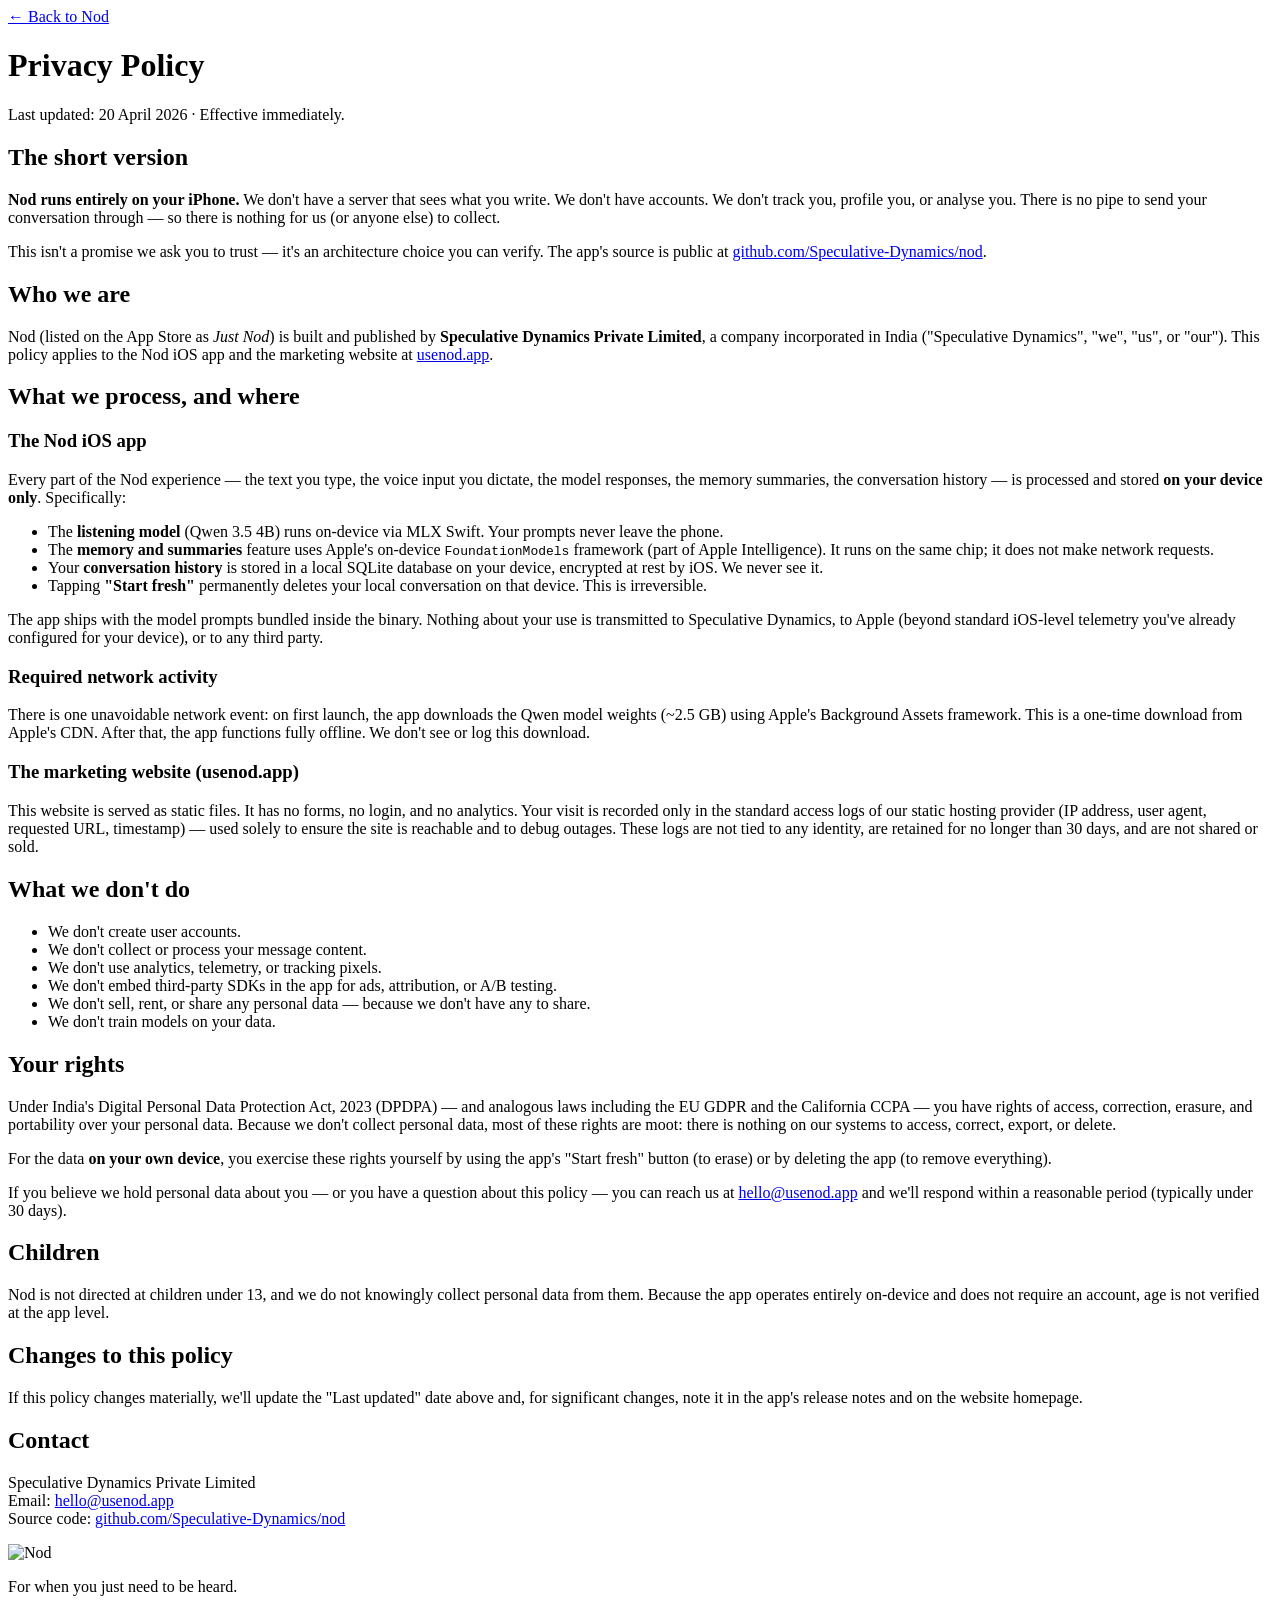
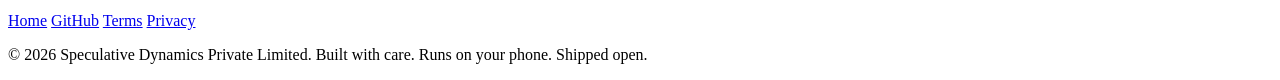
==== website/privacy/index.html @ 8a6d6167 "website: launch usenod.app marketing site Ships the full landing page for Nod: - Cinematic hero vide" ====
<!doctype html>
<html lang="en">
    <head>
        <meta charset="utf-8" />
        <meta
            name="viewport"
            content="width=device-width, initial-scale=1, viewport-fit=cover"
        />
        <meta name="theme-color" content="#F2E9D7" />
        <meta name="color-scheme" content="light dark" />
        <meta name="format-detection" content="telephone=no" />
        <meta name="robots" content="index, follow" />

        <title>Privacy Policy — Nod</title>
        <meta
            name="description"
            content="Nod's privacy policy. The app runs entirely on your iPhone — no servers, no accounts, no tracking. This page explains exactly what that means."
        />
        <link rel="canonical" href="https://usenod.app/privacy/" />

        <meta property="og:type" content="article" />
        <meta property="og:site_name" content="Nod" />
        <meta property="og:url" content="https://usenod.app/privacy/" />
        <meta property="og:title" content="Privacy Policy — Nod" />
        <meta
            property="og:description"
            content="Nod runs entirely on your iPhone. No servers, no accounts, no tracking."
        />
        <meta
            property="og:image"
            content="https://usenod.app/assets/og-image.jpg"
        />
        <meta name="twitter:card" content="summary_large_image" />
        <meta name="twitter:title" content="Privacy Policy — Nod" />
        <meta
            name="twitter:description"
            content="Nod runs entirely on your iPhone. No servers, no accounts, no tracking."
        />
        <meta
            name="twitter:image"
            content="https://usenod.app/assets/og-image.jpg"
        />

        <link rel="icon" href="/assets/favicon.ico" sizes="any" />
        <link
            rel="icon"
            type="image/png"
            sizes="16x16"
            href="/assets/icon-16.png"
        />
        <link
            rel="icon"
            type="image/png"
            sizes="32x32"
            href="/assets/icon-32.png"
        />
        <link
            rel="apple-touch-icon"
            sizes="180x180"
            href="/assets/icon-180.png"
        />
        <link rel="manifest" href="/manifest.webmanifest" />

        <link rel="preconnect" href="https://fonts.googleapis.com" />
        <link rel="preconnect" href="https://fonts.gstatic.com" crossorigin />
        <link
            href="https://fonts.googleapis.com/css2?family=Fraunces:ital,opsz,wght@0,9..144,300..600;1,9..144,300..500&family=Inter:wght@300;400;500;600&display=swap"
            rel="stylesheet"
        />

        <link rel="stylesheet" href="/styles.css" />
    </head>
    <body class="legal-page">
        <div class="noise" aria-hidden="true"></div>

        <div class="paper-sheet">
            <header class="page-header">
                <div class="container container--narrow">
                    <a href="/" class="back-link"
                        ><span aria-hidden="true">←</span> Back to Nod</a
                    >
                    <h1>Privacy Policy</h1>
                    <p class="meta">
                        Last updated: 20 April 2026 · Effective immediately.
                    </p>
                </div>
            </header>

            <main class="prose">
                <div class="container container--narrow">
                    <h2>The short version</h2>
                    <p>
                        <strong>Nod runs entirely on your iPhone.</strong> We
                        don't have a server that sees what you write. We don't
                        have accounts. We don't track you, profile you, or
                        analyse you. There is no pipe to send your conversation
                        through — so there is nothing for us (or anyone else) to
                        collect.
                    </p>

                    <div class="callout">
                        <p>
                            This isn't a promise we ask you to trust — it's an
                            architecture choice you can verify. The app's source
                            is public at
                            <a
                                href="https://github.com/Speculative-Dynamics/nod"
                                target="_blank"
                                rel="noopener"
                                >github.com/Speculative-Dynamics/nod</a
                            >.
                        </p>
                    </div>

                    <h2>Who we are</h2>
                    <p>
                        Nod (listed on the App Store as <em>Just Nod</em>) is
                        built and published by
                        <strong>Speculative Dynamics Private Limited</strong>, a
                        company incorporated in India ("Speculative Dynamics",
                        "we", "us", or "our"). This policy applies to the Nod
                        iOS app and the marketing website at
                        <a href="https://usenod.app">usenod.app</a>.
                    </p>

                    <h2>What we process, and where</h2>

                    <h3>The Nod iOS app</h3>
                    <p>
                        Every part of the Nod experience — the text you type,
                        the voice input you dictate, the model responses, the
                        memory summaries, the conversation history — is
                        processed and stored
                        <strong>on your device only</strong>. Specifically:
                    </p>
                    <ul>
                        <li>
                            The <strong>listening model</strong> (Qwen 3.5 4B)
                            runs on-device via MLX Swift. Your prompts never
                            leave the phone.
                        </li>
                        <li>
                            The <strong>memory and summaries</strong> feature
                            uses Apple's on-device
                            <code>FoundationModels</code> framework (part of
                            Apple Intelligence). It runs on the same chip; it
                            does not make network requests.
                        </li>
                        <li>
                            Your <strong>conversation history</strong> is stored
                            in a local SQLite database on your device, encrypted
                            at rest by iOS. We never see it.
                        </li>
                        <li>
                            Tapping <strong>"Start fresh"</strong> permanently
                            deletes your local conversation on that device. This
                            is irreversible.
                        </li>
                    </ul>
                    <p>
                        The app ships with the model prompts bundled inside the
                        binary. Nothing about your use is transmitted to
                        Speculative Dynamics, to Apple (beyond standard
                        iOS-level telemetry you've already configured for your
                        device), or to any third party.
                    </p>

                    <h3>Required network activity</h3>
                    <p>
                        There is one unavoidable network event: on first launch,
                        the app downloads the Qwen model weights (~2.5 GB) using
                        Apple's Background Assets framework. This is a one-time
                        download from Apple's CDN. After that, the app functions
                        fully offline. We don't see or log this download.
                    </p>

                    <h3>The marketing website (usenod.app)</h3>
                    <p>
                        This website is served as static files. It has no forms,
                        no login, and no analytics. Your visit is recorded only
                        in the standard access logs of our static hosting
                        provider (IP address, user agent, requested URL,
                        timestamp) — used solely to ensure the site is reachable
                        and to debug outages. These logs are not tied to any
                        identity, are retained for no longer than 30 days, and
                        are not shared or sold.
                    </p>

                    <h2>What we don't do</h2>
                    <ul>
                        <li>We don't create user accounts.</li>
                        <li>
                            We don't collect or process your message content.
                        </li>
                        <li>
                            We don't use analytics, telemetry, or tracking
                            pixels.
                        </li>
                        <li>
                            We don't embed third-party SDKs in the app for ads,
                            attribution, or A/B testing.
                        </li>
                        <li>
                            We don't sell, rent, or share any personal data —
                            because we don't have any to share.
                        </li>
                        <li>We don't train models on your data.</li>
                    </ul>

                    <h2>Your rights</h2>
                    <p>
                        Under India's Digital Personal Data Protection Act, 2023
                        (DPDPA) — and analogous laws including the EU GDPR and
                        the California CCPA — you have rights of access,
                        correction, erasure, and portability over your personal
                        data. Because we don't collect personal data, most of
                        these rights are moot: there is nothing on our systems
                        to access, correct, export, or delete.
                    </p>
                    <p>
                        For the data <strong>on your own device</strong>, you
                        exercise these rights yourself by using the app's "Start
                        fresh" button (to erase) or by deleting the app (to
                        remove everything).
                    </p>
                    <p>
                        If you believe we hold personal data about you — or you
                        have a question about this policy — you can reach us at
                        <a href="mailto:hello@usenod.app">hello@usenod.app</a>
                        and we'll respond within a reasonable period (typically
                        under 30 days).
                    </p>

                    <h2>Children</h2>
                    <p>
                        Nod is not directed at children under 13, and we do not
                        knowingly collect personal data from them. Because the
                        app operates entirely on-device and does not require an
                        account, age is not verified at the app level.
                    </p>

                    <h2>Changes to this policy</h2>
                    <p>
                        If this policy changes materially, we'll update the
                        "Last updated" date above and, for significant changes,
                        note it in the app's release notes and on the website
                        homepage.
                    </p>

                    <h2>Contact</h2>
                    <p>
                        Speculative Dynamics Private Limited<br />
                        Email:
                        <a href="mailto:hello@usenod.app">hello@usenod.app</a
                        ><br />
                        Source code:
                        <a
                            href="https://github.com/Speculative-Dynamics/nod"
                            target="_blank"
                            rel="noopener"
                            >github.com/Speculative-Dynamics/nod</a
                        >
                    </p>
                </div>
            </main>

            <footer class="footer">
                <div class="container">
                    <div class="footer__row">
                        <div class="footer__brand">
                            <img
                                src="/assets/icon.png"
                                alt="Nod"
                                class="footer__icon"
                            />
                            <p class="footer__tag">
                                For when you just need to be heard.
                            </p>
                        </div>
                        <nav class="footer__links" aria-label="Footer">
                            <a href="/">Home</a>
                            <a
                                href="https://github.com/Speculative-Dynamics/nod"
                                target="_blank"
                                rel="noopener"
                                >GitHub</a
                            >
                            <a href="/terms/">Terms</a>
                            <a href="/privacy/">Privacy</a>
                        </nav>
                    </div>
                    <p class="footer__fine">
                        © 2026 Speculative Dynamics Private Limited. Built with
                        care. Runs on your phone. Shipped open.
                    </p>
                </div>
            </footer>
        </div>
    </body>
</html>
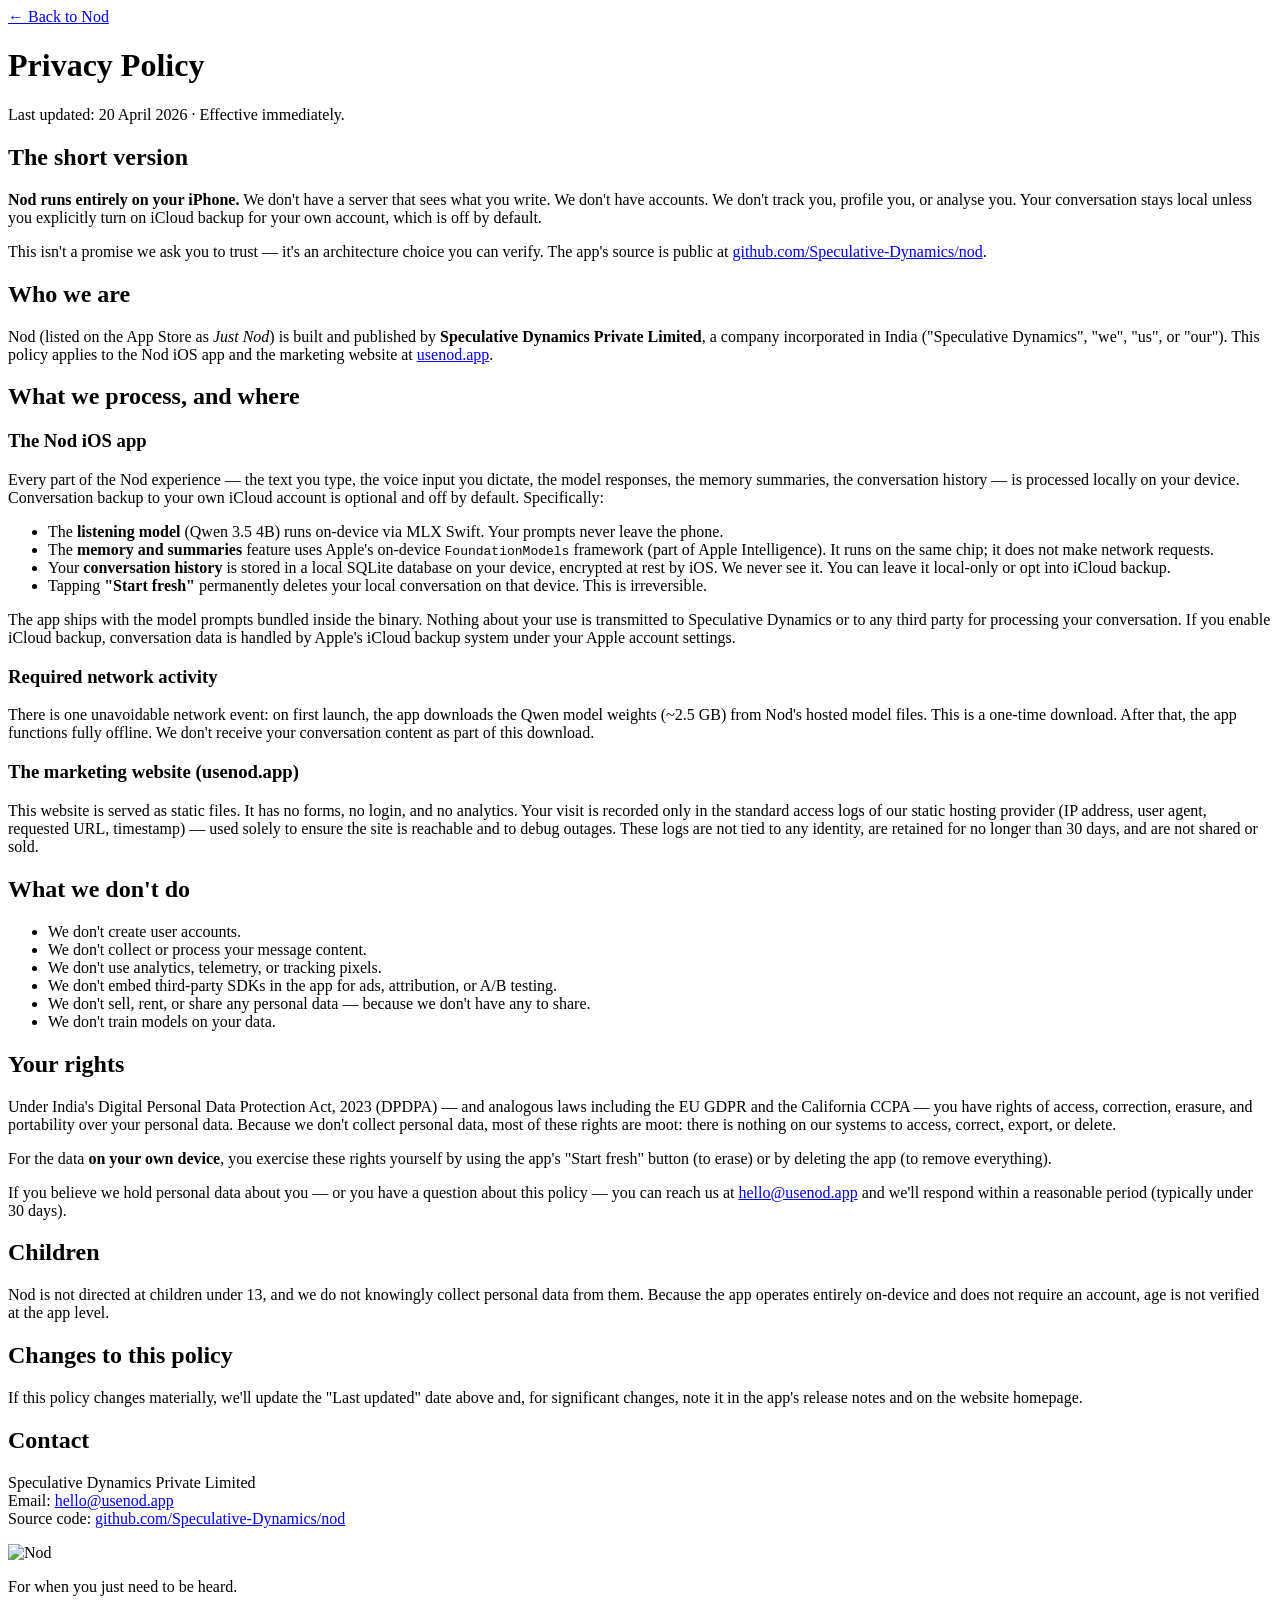
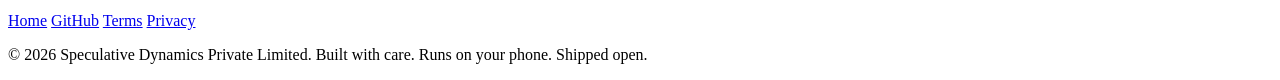
==== commit edf684c5: "Memory UI, AFM onboarding, cold-launch perf, pre-public polish Batch of shipping-readiness work for " ====
--- a/website/privacy/index.html
+++ b/website/privacy/index.html
@@ -93,9 +93,9 @@
                         <strong>Nod runs entirely on your iPhone.</strong> We
                         don't have a server that sees what you write. We don't
                         have accounts. We don't track you, profile you, or
-                        analyse you. There is no pipe to send your conversation
-                        through — so there is nothing for us (or anyone else) to
-                        collect.
+                        analyse you. Your conversation stays local unless you
+                        explicitly turn on iCloud backup for your own account,
+                        which is off by default.
                     </p>
 
                     <div class="callout">
@@ -130,8 +130,9 @@
                         Every part of the Nod experience — the text you type,
                         the voice input you dictate, the model responses, the
                         memory summaries, the conversation history — is
-                        processed and stored
-                        <strong>on your device only</strong>. Specifically:
+                        processed locally on your device. Conversation backup
+                        to your own iCloud account is optional and off by
+                        default. Specifically:
                     </p>
                     <ul>
                         <li>
@@ -149,7 +150,8 @@
                         <li>
                             Your <strong>conversation history</strong> is stored
                             in a local SQLite database on your device, encrypted
-                            at rest by iOS. We never see it.
+                            at rest by iOS. We never see it. You can leave it
+                            local-only or opt into iCloud backup.
                         </li>
                         <li>
                             Tapping <strong>"Start fresh"</strong> permanently
@@ -160,18 +162,20 @@
                     <p>
                         The app ships with the model prompts bundled inside the
                         binary. Nothing about your use is transmitted to
-                        Speculative Dynamics, to Apple (beyond standard
-                        iOS-level telemetry you've already configured for your
-                        device), or to any third party.
+                        Speculative Dynamics or to any third party for
+                        processing your conversation. If you enable iCloud
+                        backup, conversation data is handled by Apple's iCloud
+                        backup system under your Apple account settings.
                     </p>
 
                     <h3>Required network activity</h3>
                     <p>
                         There is one unavoidable network event: on first launch,
-                        the app downloads the Qwen model weights (~2.5 GB) using
-                        Apple's Background Assets framework. This is a one-time
-                        download from Apple's CDN. After that, the app functions
-                        fully offline. We don't see or log this download.
+                        the app downloads the Qwen model weights (~2.5 GB) from
+                        Nod's hosted model files. This is a one-time download.
+                        After that, the app functions fully offline. We don't
+                        receive your conversation content as part of this
+                        download.
                     </p>
 
                     <h3>The marketing website (usenod.app)</h3>
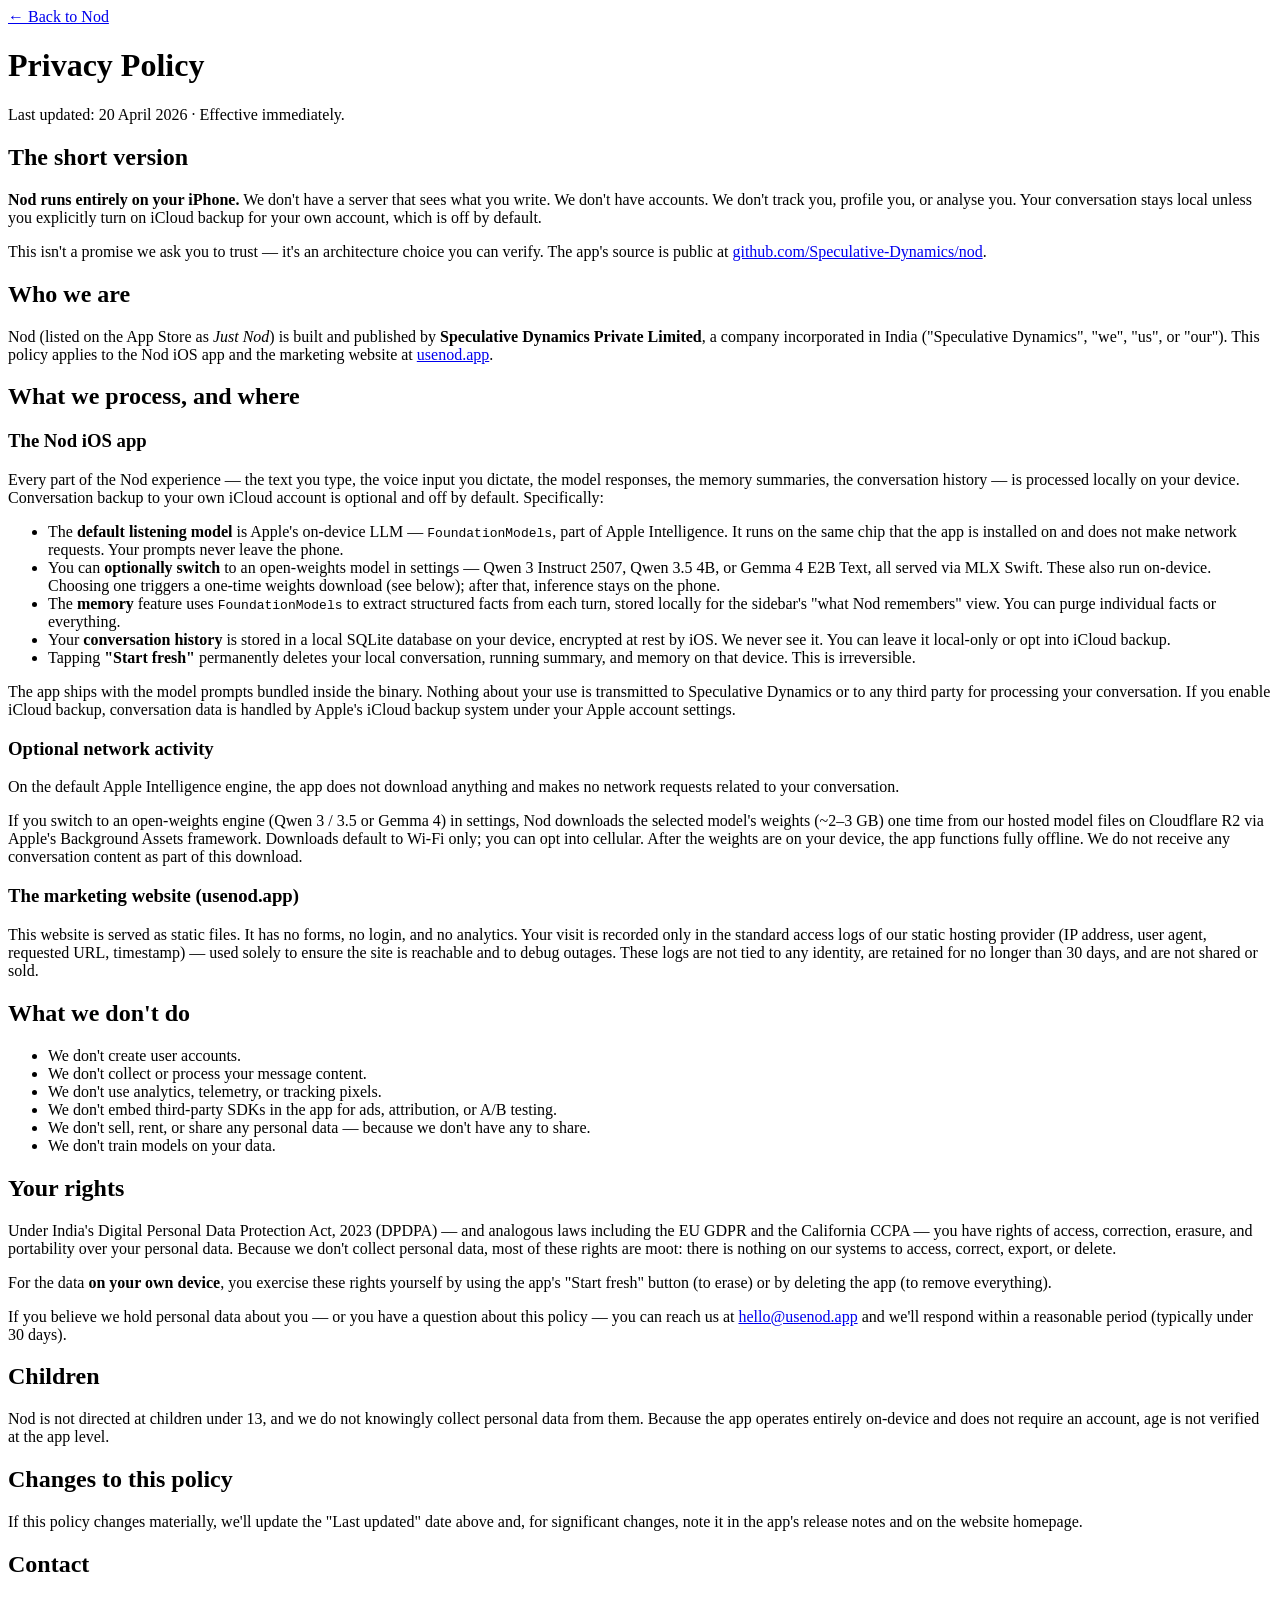
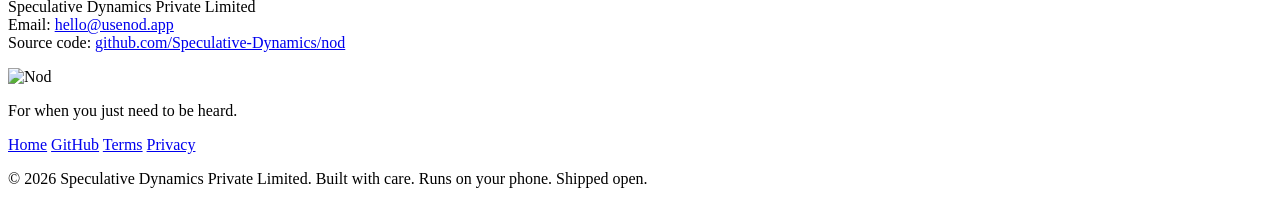
==== commit 94f0ff06: "fix(copy): correct the engine story — AFM default, MLX optional Previous copy on the README, landing" ====
--- a/website/privacy/index.html
+++ b/website/privacy/index.html
@@ -136,16 +136,27 @@
                     </p>
                     <ul>
                         <li>
-                            The <strong>listening model</strong> (Qwen 3.5 4B)
-                            runs on-device via MLX Swift. Your prompts never
-                            leave the phone.
-                        </li>
-                        <li>
-                            The <strong>memory and summaries</strong> feature
-                            uses Apple's on-device
-                            <code>FoundationModels</code> framework (part of
-                            Apple Intelligence). It runs on the same chip; it
-                            does not make network requests.
+                            The <strong>default listening model</strong> is
+                            Apple's on-device LLM —
+                            <code>FoundationModels</code>, part of Apple
+                            Intelligence. It runs on the same chip that the app
+                            is installed on and does not make network requests.
+                            Your prompts never leave the phone.
+                        </li>
+                        <li>
+                            You can <strong>optionally switch</strong> to an
+                            open-weights model in settings — Qwen 3 Instruct
+                            2507, Qwen 3.5 4B, or Gemma 4 E2B Text, all served
+                            via MLX Swift. These also run on-device. Choosing
+                            one triggers a one-time weights download (see
+                            below); after that, inference stays on the phone.
+                        </li>
+                        <li>
+                            The <strong>memory</strong> feature uses
+                            <code>FoundationModels</code> to extract structured
+                            facts from each turn, stored locally for the
+                            sidebar's "what Nod remembers" view. You can purge
+                            individual facts or everything.
                         </li>
                         <li>
                             Your <strong>conversation history</strong> is stored
@@ -155,8 +166,8 @@
                         </li>
                         <li>
                             Tapping <strong>"Start fresh"</strong> permanently
-                            deletes your local conversation on that device. This
-                            is irreversible.
+                            deletes your local conversation, running summary,
+                            and memory on that device. This is irreversible.
                         </li>
                     </ul>
                     <p>
@@ -168,13 +179,21 @@
                         backup system under your Apple account settings.
                     </p>
 
-                    <h3>Required network activity</h3>
-                    <p>
-                        There is one unavoidable network event: on first launch,
-                        the app downloads the Qwen model weights (~2.5 GB) from
-                        Nod's hosted model files. This is a one-time download.
-                        After that, the app functions fully offline. We don't
-                        receive your conversation content as part of this
+                    <h3>Optional network activity</h3>
+                    <p>
+                        On the default Apple Intelligence engine, the app does
+                        not download anything and makes no network requests
+                        related to your conversation.
+                    </p>
+                    <p>
+                        If you switch to an open-weights engine (Qwen 3 / 3.5
+                        or Gemma 4) in settings, Nod downloads the selected
+                        model's weights (~2–3 GB) one time from our hosted
+                        model files on Cloudflare R2 via Apple's Background
+                        Assets framework. Downloads default to Wi-Fi only; you
+                        can opt into cellular. After the weights are on your
+                        device, the app functions fully offline. We do not
+                        receive any conversation content as part of this
                         download.
                     </p>
 
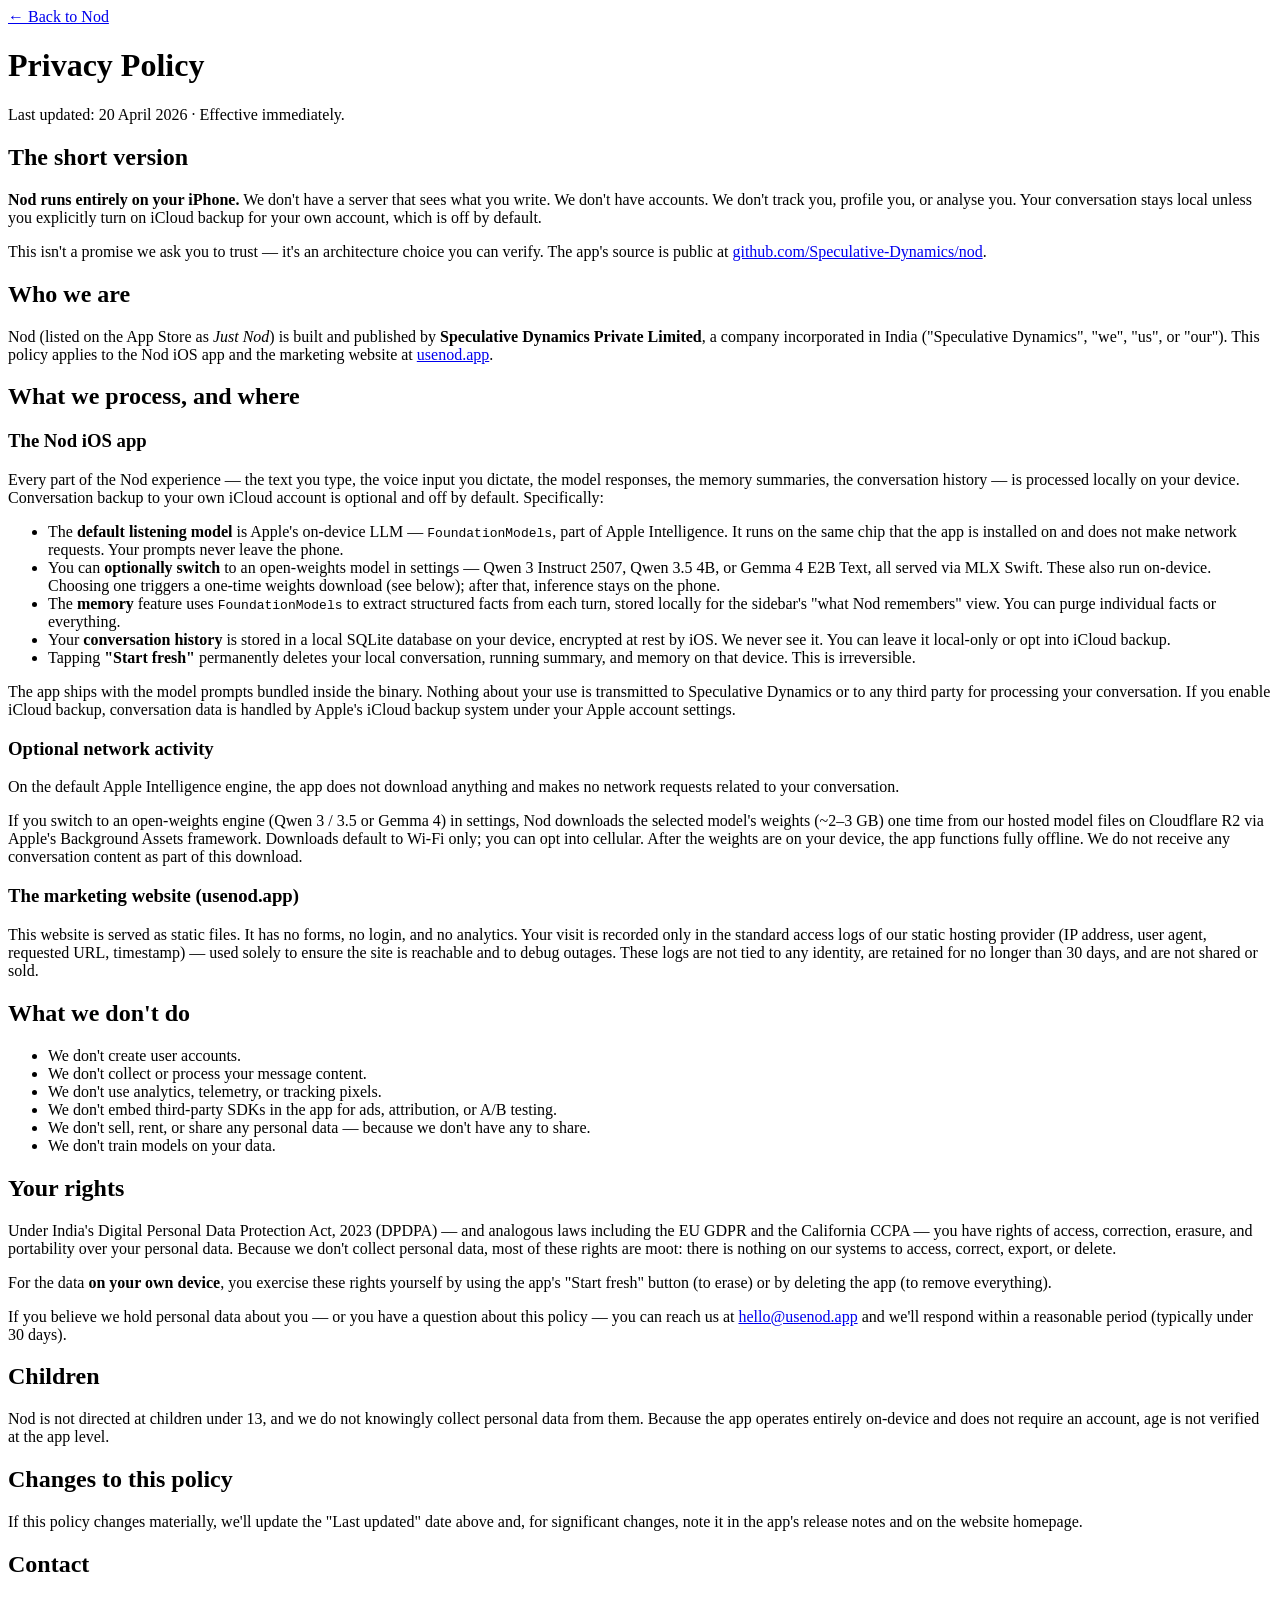
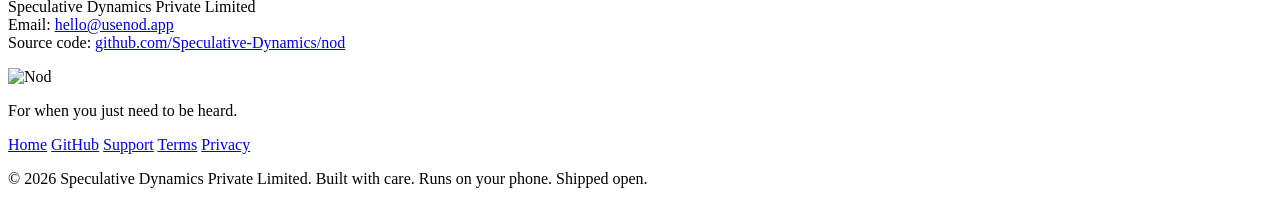
==== commit baa421b4: "Prepare Nod 1.0.0 for App Store launch - Reframe from wellness to private AI chat category (avoids m" ====
--- a/website/privacy/index.html
+++ b/website/privacy/index.html
@@ -106,7 +106,7 @@
                             <a
                                 href="https://github.com/Speculative-Dynamics/nod"
                                 target="_blank"
-                                rel="noopener"
+                                rel="noopener noreferrer"
                                 >github.com/Speculative-Dynamics/nod</a
                             >.
                         </p>
@@ -280,7 +280,7 @@
                         <a
                             href="https://github.com/Speculative-Dynamics/nod"
                             target="_blank"
-                            rel="noopener"
+                            rel="noopener noreferrer"
                             >github.com/Speculative-Dynamics/nod</a
                         >
                     </p>
@@ -305,9 +305,10 @@
                             <a
                                 href="https://github.com/Speculative-Dynamics/nod"
                                 target="_blank"
-                                rel="noopener"
+                                rel="noopener noreferrer"
                                 >GitHub</a
                             >
+                            <a href="/support/">Support</a>
                             <a href="/terms/">Terms</a>
                             <a href="/privacy/">Privacy</a>
                         </nav>
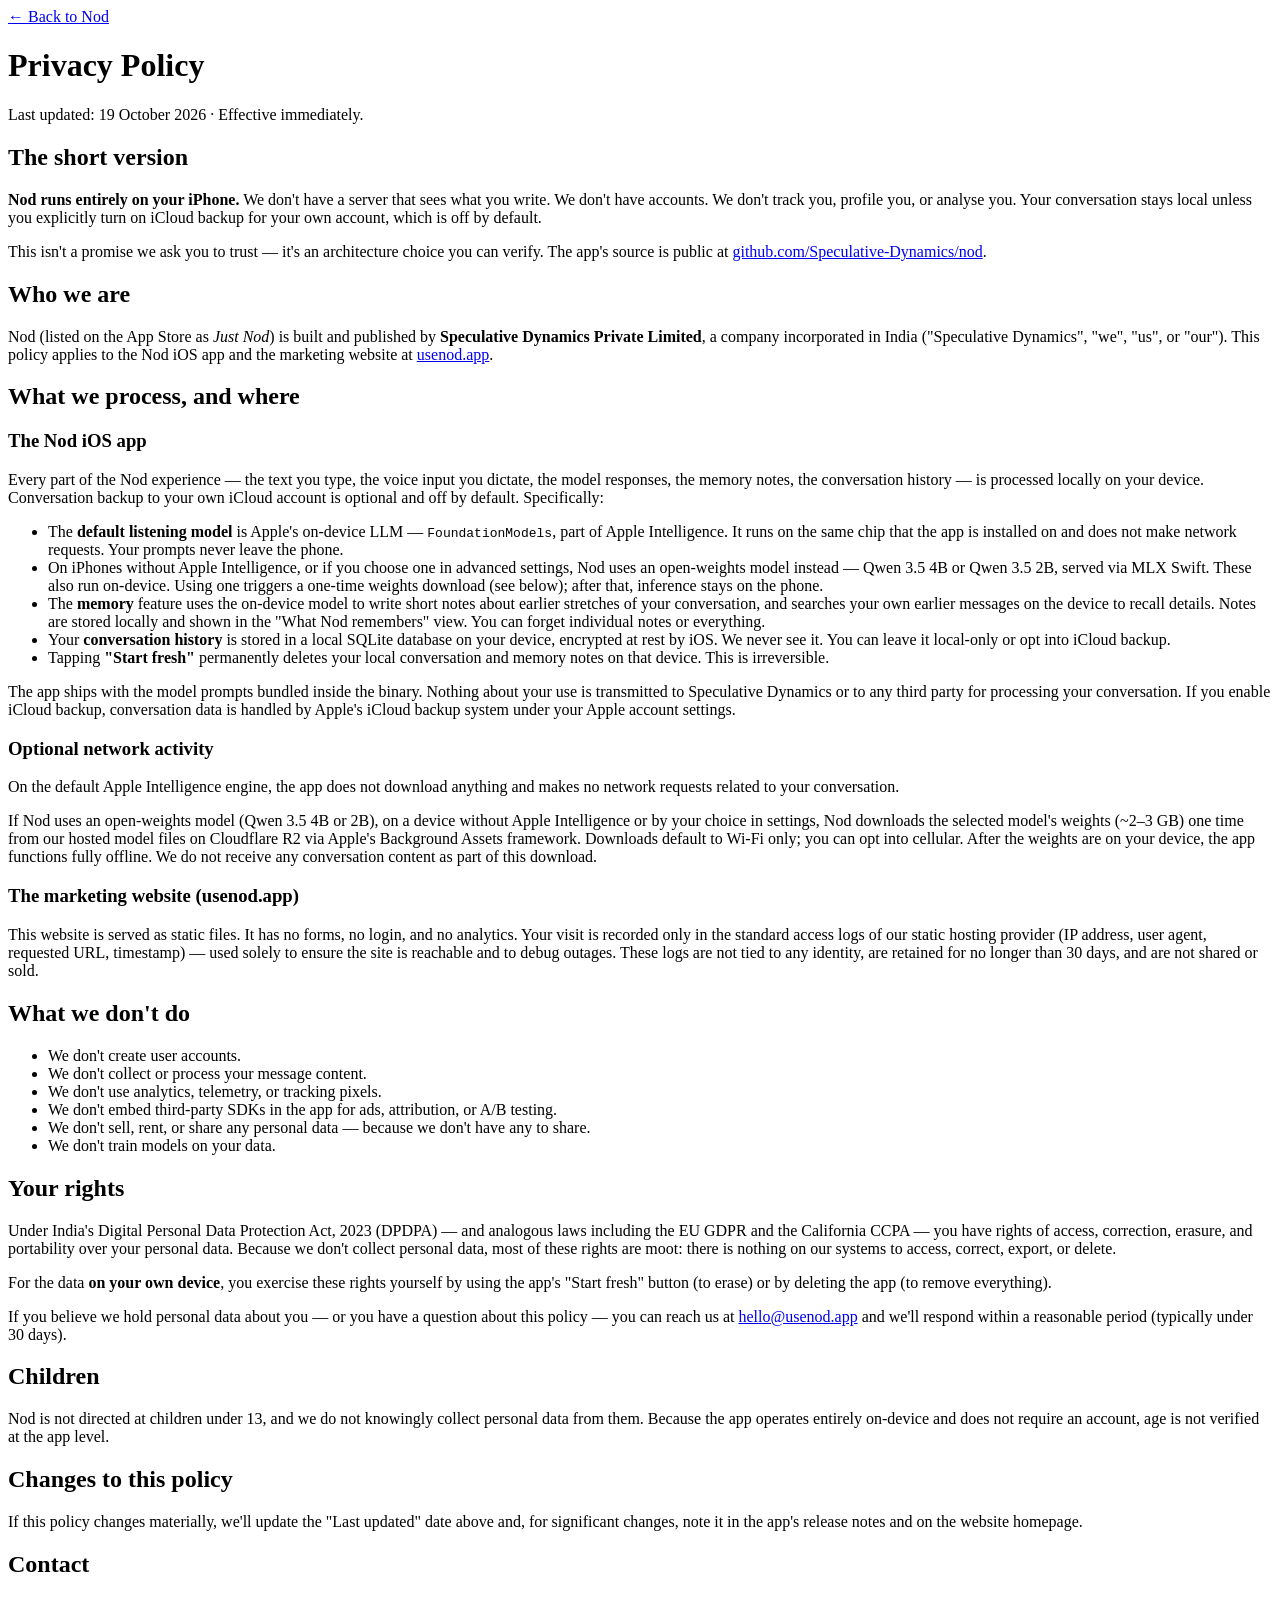
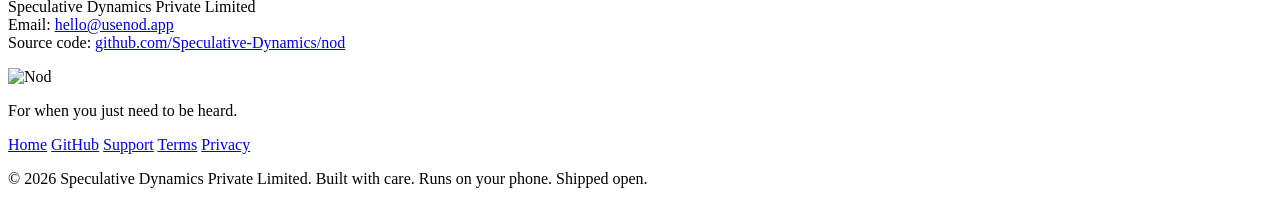
==== commit 215bb4d0: "Website: plain language for everyday users, new Soft screenshots The site led with model names, MLX," ====
--- a/website/privacy/index.html
+++ b/website/privacy/index.html
@@ -81,7 +81,7 @@
                     >
                     <h1>Privacy Policy</h1>
                     <p class="meta">
-                        Last updated: 20 April 2026 · Effective immediately.
+                        Last updated: 19 October 2026 · Effective immediately.
                     </p>
                 </div>
             </header>
@@ -129,7 +129,7 @@
                     <p>
                         Every part of the Nod experience — the text you type,
                         the voice input you dictate, the model responses, the
-                        memory summaries, the conversation history — is
+                        memory notes, the conversation history — is
                         processed locally on your device. Conversation backup
                         to your own iCloud account is optional and off by
                         default. Specifically:
@@ -144,19 +144,21 @@
                             Your prompts never leave the phone.
                         </li>
                         <li>
-                            You can <strong>optionally switch</strong> to an
-                            open-weights model in settings — Qwen 3 Instruct
-                            2507, Qwen 3.5 4B, or Gemma 4 E2B Text, all served
-                            via MLX Swift. These also run on-device. Choosing
-                            one triggers a one-time weights download (see
+                            On iPhones without Apple Intelligence, or if you
+                            choose one in advanced settings, Nod uses an
+                            open-weights model instead — Qwen 3.5 4B or Qwen 3.5
+                            2B, served via MLX Swift. These also run on-device.
+                            Using one triggers a one-time weights download (see
                             below); after that, inference stays on the phone.
                         </li>
                         <li>
-                            The <strong>memory</strong> feature uses
-                            <code>FoundationModels</code> to extract structured
-                            facts from each turn, stored locally for the
-                            sidebar's "what Nod remembers" view. You can purge
-                            individual facts or everything.
+                            The <strong>memory</strong> feature uses the
+                            on-device model to write short notes about earlier
+                            stretches of your conversation, and searches your
+                            own earlier messages on the device to recall
+                            details. Notes are stored locally and shown in the
+                            "What Nod remembers" view. You can forget individual
+                            notes or everything.
                         </li>
                         <li>
                             Your <strong>conversation history</strong> is stored
@@ -166,8 +168,8 @@
                         </li>
                         <li>
                             Tapping <strong>"Start fresh"</strong> permanently
-                            deletes your local conversation, running summary,
-                            and memory on that device. This is irreversible.
+                            deletes your local conversation and memory notes on
+                            that device. This is irreversible.
                         </li>
                     </ul>
                     <p>
@@ -186,8 +188,9 @@
                         related to your conversation.
                     </p>
                     <p>
-                        If you switch to an open-weights engine (Qwen 3 / 3.5
-                        or Gemma 4) in settings, Nod downloads the selected
+                        If Nod uses an open-weights model (Qwen 3.5 4B or 2B),
+                        on a device without Apple Intelligence or by your
+                        choice in settings, Nod downloads the selected
                         model's weights (~2–3 GB) one time from our hosted
                         model files on Cloudflare R2 via Apple's Background
                         Assets framework. Downloads default to Wi-Fi only; you
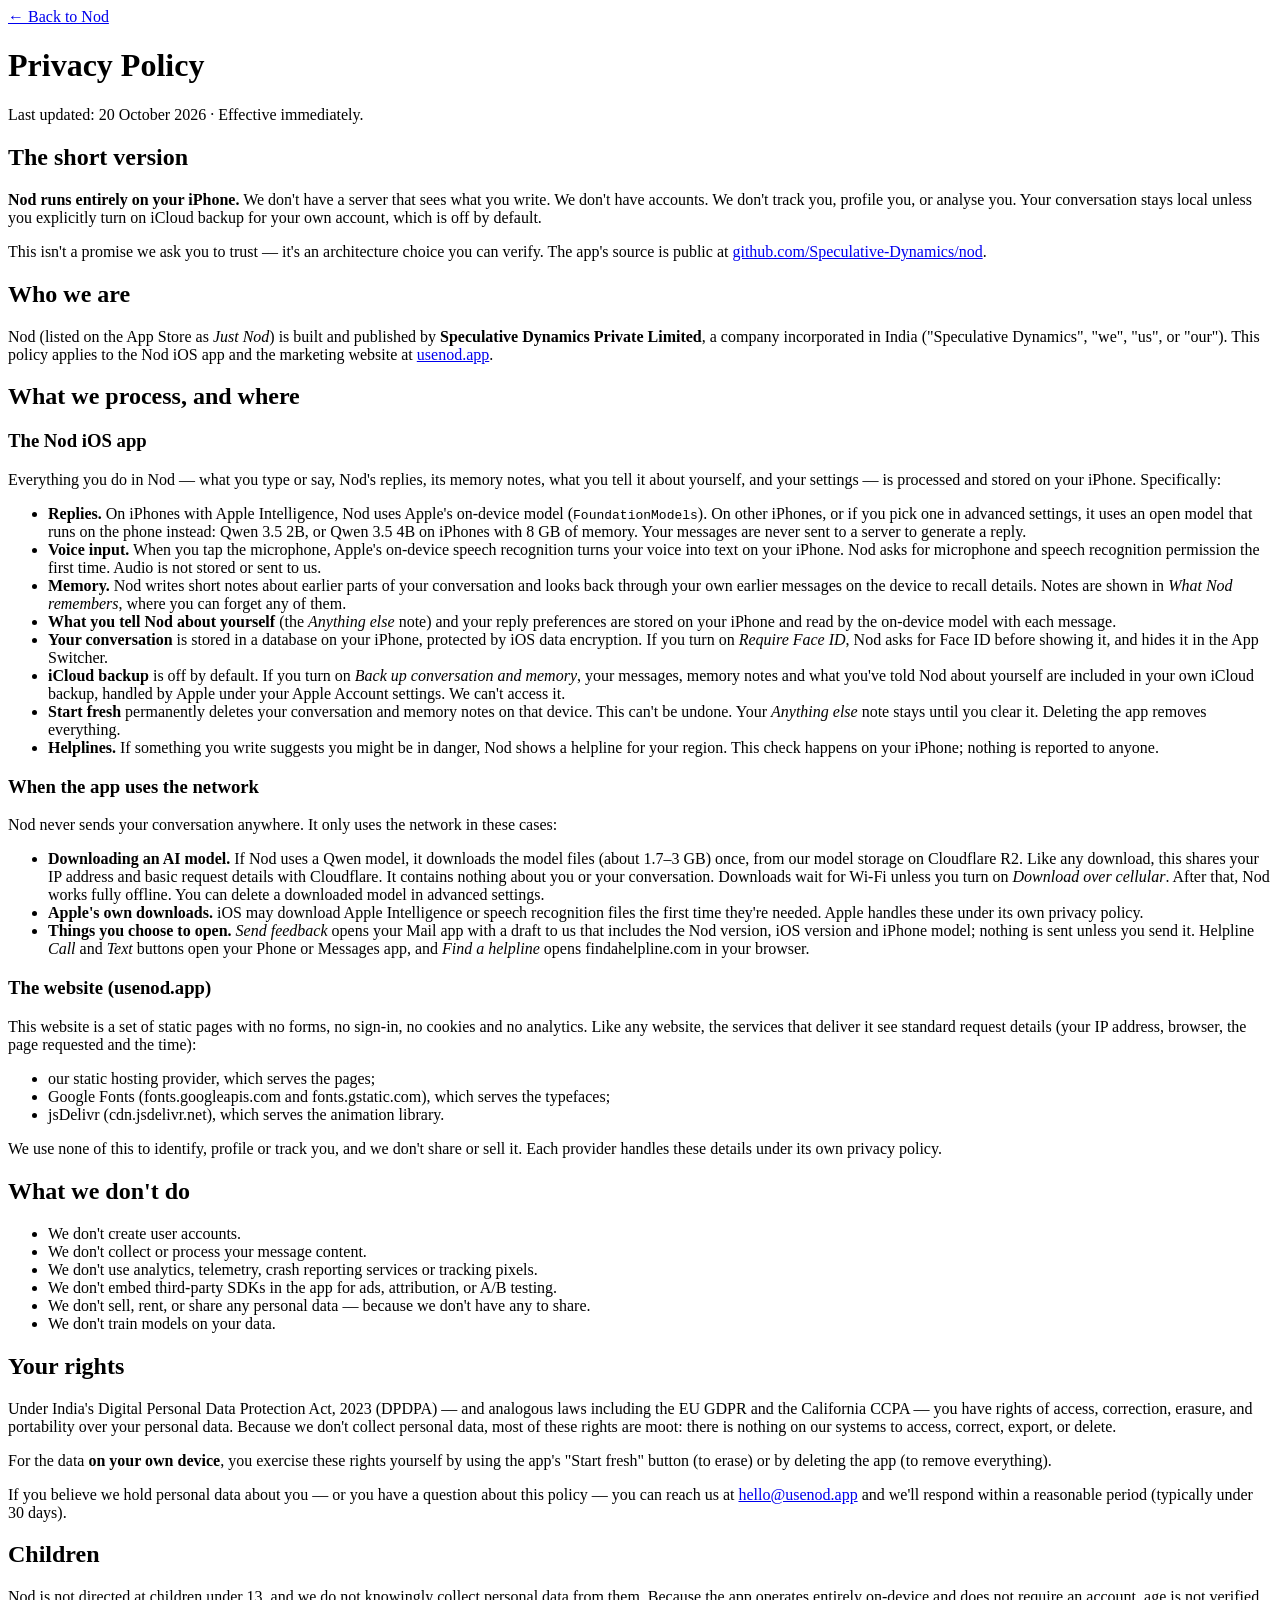
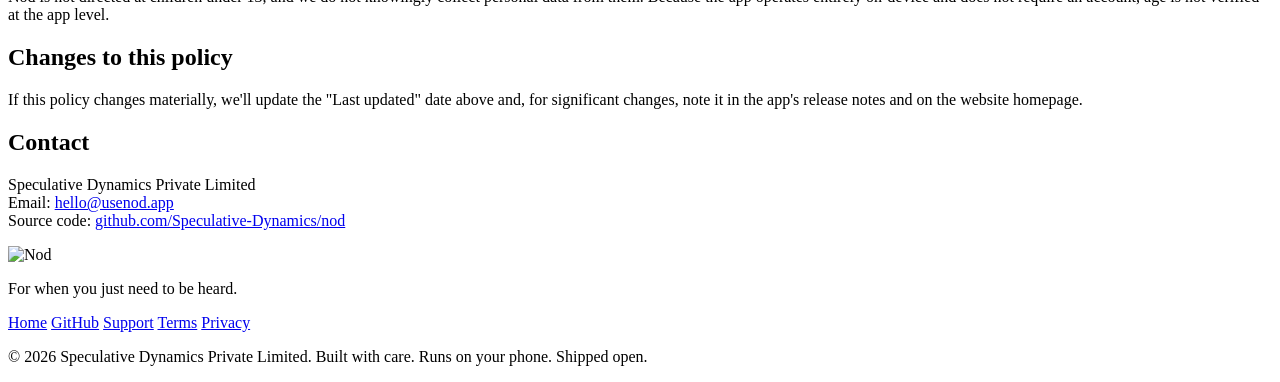
==== commit 95a5ed87: "Legal and support pages: match the app, night-sky look Privacy: model files come from Cloudflare R2 " ====
--- a/website/privacy/index.html
+++ b/website/privacy/index.html
@@ -81,7 +81,7 @@
                     >
                     <h1>Privacy Policy</h1>
                     <p class="meta">
-                        Last updated: 19 October 2026 · Effective immediately.
+                        Last updated: 20 October 2026 · Effective immediately.
                     </p>
                 </div>
             </header>
@@ -127,89 +127,129 @@
 
                     <h3>The Nod iOS app</h3>
                     <p>
-                        Every part of the Nod experience — the text you type,
-                        the voice input you dictate, the model responses, the
-                        memory notes, the conversation history — is
-                        processed locally on your device. Conversation backup
-                        to your own iCloud account is optional and off by
-                        default. Specifically:
+                        Everything you do in Nod — what you type or say, Nod's
+                        replies, its memory notes, what you tell it about
+                        yourself, and your settings — is processed and stored
+                        on your iPhone. Specifically:
                     </p>
                     <ul>
                         <li>
-                            The <strong>default listening model</strong> is
-                            Apple's on-device LLM —
-                            <code>FoundationModels</code>, part of Apple
-                            Intelligence. It runs on the same chip that the app
-                            is installed on and does not make network requests.
-                            Your prompts never leave the phone.
-                        </li>
-                        <li>
-                            On iPhones without Apple Intelligence, or if you
-                            choose one in advanced settings, Nod uses an
-                            open-weights model instead — Qwen 3.5 4B or Qwen 3.5
-                            2B, served via MLX Swift. These also run on-device.
-                            Using one triggers a one-time weights download (see
-                            below); after that, inference stays on the phone.
-                        </li>
-                        <li>
-                            The <strong>memory</strong> feature uses the
-                            on-device model to write short notes about earlier
-                            stretches of your conversation, and searches your
-                            own earlier messages on the device to recall
-                            details. Notes are stored locally and shown in the
-                            "What Nod remembers" view. You can forget individual
-                            notes or everything.
-                        </li>
-                        <li>
-                            Your <strong>conversation history</strong> is stored
-                            in a local SQLite database on your device, encrypted
-                            at rest by iOS. We never see it. You can leave it
-                            local-only or opt into iCloud backup.
-                        </li>
-                        <li>
-                            Tapping <strong>"Start fresh"</strong> permanently
-                            deletes your local conversation and memory notes on
-                            that device. This is irreversible.
+                            <strong>Replies.</strong> On iPhones with Apple
+                            Intelligence, Nod uses Apple's on-device model
+                            (<code>FoundationModels</code>). On other iPhones,
+                            or if you pick one in advanced settings, it uses an
+                            open model that runs on the phone instead: Qwen 3.5
+                            2B, or Qwen 3.5 4B on iPhones with 8&nbsp;GB of
+                            memory. Your messages are never sent to a server to
+                            generate a reply.
+                        </li>
+                        <li>
+                            <strong>Voice input.</strong> When you tap the
+                            microphone, Apple's on-device speech recognition
+                            turns your voice into text on your iPhone. Nod asks
+                            for microphone and speech recognition permission
+                            the first time. Audio is not stored or sent to us.
+                        </li>
+                        <li>
+                            <strong>Memory.</strong> Nod writes short notes
+                            about earlier parts of your conversation and looks
+                            back through your own earlier messages on the
+                            device to recall details. Notes are shown in
+                            <em>What Nod remembers</em>, where you can forget
+                            any of them.
+                        </li>
+                        <li>
+                            <strong>What you tell Nod about yourself</strong>
+                            (the <em>Anything else</em> note) and your reply
+                            preferences are stored on your iPhone and read by
+                            the on-device model with each message.
+                        </li>
+                        <li>
+                            <strong>Your conversation</strong> is stored in a
+                            database on your iPhone, protected by iOS data
+                            encryption. If you turn on <em>Require Face
+                            ID</em>, Nod asks for Face ID before showing it,
+                            and hides it in the App Switcher.
+                        </li>
+                        <li>
+                            <strong>iCloud backup</strong> is off by default.
+                            If you turn on <em>Back up conversation and
+                            memory</em>, your messages, memory notes and what
+                            you've told Nod about yourself are included in
+                            your own iCloud backup, handled by Apple under your
+                            Apple Account settings. We can't access it.
+                        </li>
+                        <li>
+                            <strong>Start fresh</strong> permanently deletes
+                            your conversation and memory notes on that device.
+                            This can't be undone. Your <em>Anything else</em>
+                            note stays until you clear it. Deleting the app
+                            removes everything.
+                        </li>
+                        <li>
+                            <strong>Helplines.</strong> If something you write
+                            suggests you might be in danger, Nod shows a
+                            helpline for your region. This check happens on
+                            your iPhone; nothing is reported to anyone.
                         </li>
                     </ul>
-                    <p>
-                        The app ships with the model prompts bundled inside the
-                        binary. Nothing about your use is transmitted to
-                        Speculative Dynamics or to any third party for
-                        processing your conversation. If you enable iCloud
-                        backup, conversation data is handled by Apple's iCloud
-                        backup system under your Apple account settings.
-                    </p>
-
-                    <h3>Optional network activity</h3>
-                    <p>
-                        On the default Apple Intelligence engine, the app does
-                        not download anything and makes no network requests
-                        related to your conversation.
-                    </p>
-                    <p>
-                        If Nod uses an open-weights model (Qwen 3.5 4B or 2B),
-                        on a device without Apple Intelligence or by your
-                        choice in settings, Nod downloads the selected
-                        model's weights (~2–3 GB) one time from our hosted
-                        model files on Cloudflare R2 via Apple's Background
-                        Assets framework. Downloads default to Wi-Fi only; you
-                        can opt into cellular. After the weights are on your
-                        device, the app functions fully offline. We do not
-                        receive any conversation content as part of this
-                        download.
-                    </p>
-
-                    <h3>The marketing website (usenod.app)</h3>
-                    <p>
-                        This website is served as static files. It has no forms,
-                        no login, and no analytics. Your visit is recorded only
-                        in the standard access logs of our static hosting
-                        provider (IP address, user agent, requested URL,
-                        timestamp) — used solely to ensure the site is reachable
-                        and to debug outages. These logs are not tied to any
-                        identity, are retained for no longer than 30 days, and
-                        are not shared or sold.
+
+                    <h3>When the app uses the network</h3>
+                    <p>
+                        Nod never sends your conversation anywhere. It only
+                        uses the network in these cases:
+                    </p>
+                    <ul>
+                        <li>
+                            <strong>Downloading an AI model.</strong> If Nod
+                            uses a Qwen model, it downloads the model files
+                            (about 1.7&ndash;3&nbsp;GB) once, from our model
+                            storage on Cloudflare R2. Like any download, this
+                            shares your IP address and basic request details
+                            with Cloudflare. It contains nothing about you or
+                            your conversation. Downloads wait for Wi-Fi unless
+                            you turn on <em>Download over cellular</em>. After
+                            that, Nod works fully offline. You can delete a
+                            downloaded model in advanced settings.
+                        </li>
+                        <li>
+                            <strong>Apple's own downloads.</strong> iOS may
+                            download Apple Intelligence or speech recognition
+                            files the first time they're needed. Apple handles
+                            these under its own privacy policy.
+                        </li>
+                        <li>
+                            <strong>Things you choose to open.</strong>
+                            <em>Send feedback</em> opens your Mail app with a
+                            draft to us that includes the Nod version, iOS
+                            version and iPhone model; nothing is sent unless
+                            you send it. Helpline <em>Call</em> and
+                            <em>Text</em> buttons open your Phone or Messages
+                            app, and <em>Find a helpline</em> opens
+                            findahelpline.com in your browser.
+                        </li>
+                    </ul>
+
+                    <h3>The website (usenod.app)</h3>
+                    <p>
+                        This website is a set of static pages with no forms,
+                        no sign-in, no cookies and no analytics. Like any
+                        website, the services that deliver it see standard
+                        request details (your IP address, browser, the page
+                        requested and the time):
+                    </p>
+                    <ul>
+                        <li>our static hosting provider, which serves the pages;</li>
+                        <li>
+                            Google Fonts (fonts.googleapis.com and
+                            fonts.gstatic.com), which serves the typefaces;
+                        </li>
+                        <li>jsDelivr (cdn.jsdelivr.net), which serves the animation library.</li>
+                    </ul>
+                    <p>
+                        We use none of this to identify, profile or track you,
+                        and we don't share or sell it. Each provider handles
+                        these details under its own privacy policy.
                     </p>
 
                     <h2>What we don't do</h2>
@@ -219,8 +259,8 @@
                             We don't collect or process your message content.
                         </li>
                         <li>
-                            We don't use analytics, telemetry, or tracking
-                            pixels.
+                            We don't use analytics, telemetry, crash reporting
+                            services or tracking pixels.
                         </li>
                         <li>
                             We don't embed third-party SDKs in the app for ads,
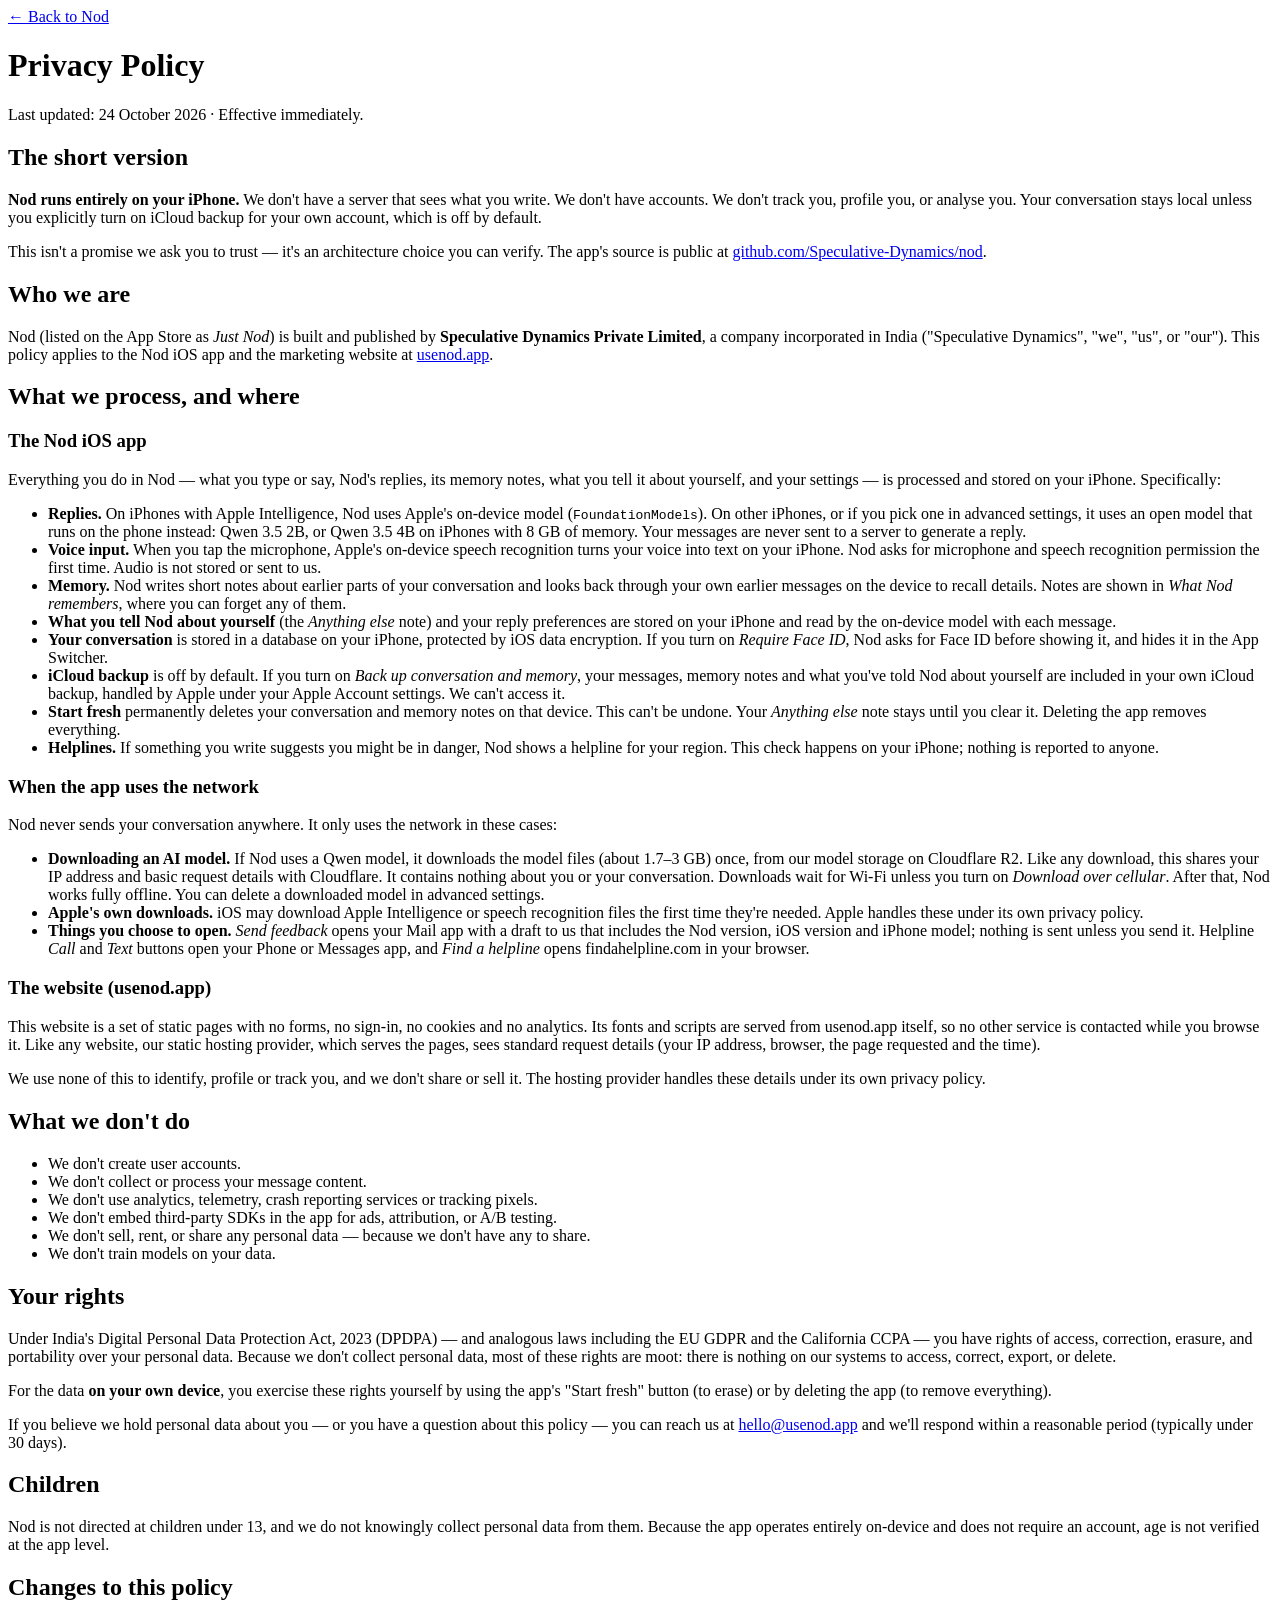
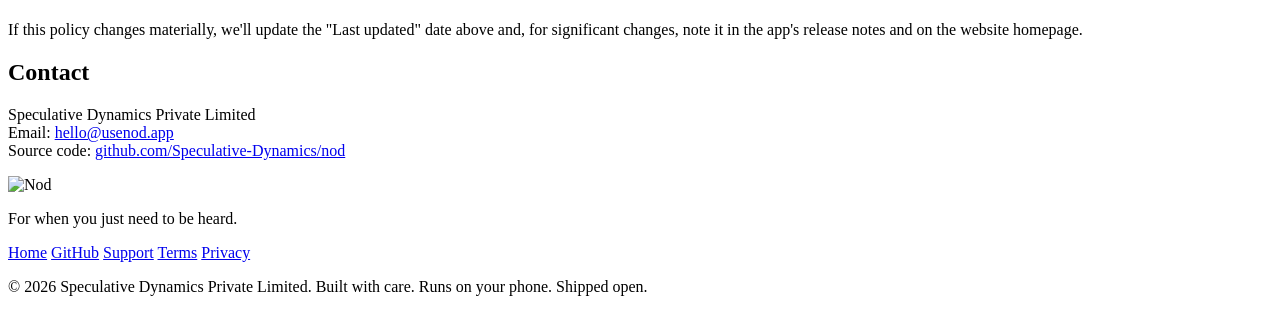
==== commit 3fc5ac56: "Speed up usenod.app (PageSpeed) - Hero title rise-in runs in CSS from first paint; subline and App S" ====
--- a/website/privacy/index.html
+++ b/website/privacy/index.html
@@ -60,13 +60,6 @@
             href="/assets/icon-180.png"
         />
         <link rel="manifest" href="/manifest.webmanifest" />
-
-        <link rel="preconnect" href="https://fonts.googleapis.com" />
-        <link rel="preconnect" href="https://fonts.gstatic.com" crossorigin />
-        <link
-            href="https://fonts.googleapis.com/css2?family=Fraunces:ital,opsz,wght@0,9..144,300..600;1,9..144,300..500&family=Inter:wght@300;400;500;600&display=swap"
-            rel="stylesheet"
-        />
 
         <link rel="stylesheet" href="/styles.css" />
     </head>
@@ -81,7 +74,7 @@
                     >
                     <h1>Privacy Policy</h1>
                     <p class="meta">
-                        Last updated: 20 October 2026 · Effective immediately.
+                        Last updated: 24 October 2026 · Effective immediately.
                     </p>
                 </div>
             </header>
@@ -233,23 +226,17 @@
                     <h3>The website (usenod.app)</h3>
                     <p>
                         This website is a set of static pages with no forms,
-                        no sign-in, no cookies and no analytics. Like any
-                        website, the services that deliver it see standard
-                        request details (your IP address, browser, the page
-                        requested and the time):
-                    </p>
-                    <ul>
-                        <li>our static hosting provider, which serves the pages;</li>
-                        <li>
-                            Google Fonts (fonts.googleapis.com and
-                            fonts.gstatic.com), which serves the typefaces;
-                        </li>
-                        <li>jsDelivr (cdn.jsdelivr.net), which serves the animation library.</li>
-                    </ul>
+                        no sign-in, no cookies and no analytics. Its fonts and
+                        scripts are served from usenod.app itself, so no other
+                        service is contacted while you browse it. Like any
+                        website, our static hosting provider, which serves the
+                        pages, sees standard request details (your IP address,
+                        browser, the page requested and the time).
+                    </p>
                     <p>
                         We use none of this to identify, profile or track you,
-                        and we don't share or sell it. Each provider handles
-                        these details under its own privacy policy.
+                        and we don't share or sell it. The hosting provider
+                        handles these details under its own privacy policy.
                     </p>
 
                     <h2>What we don't do</h2>
